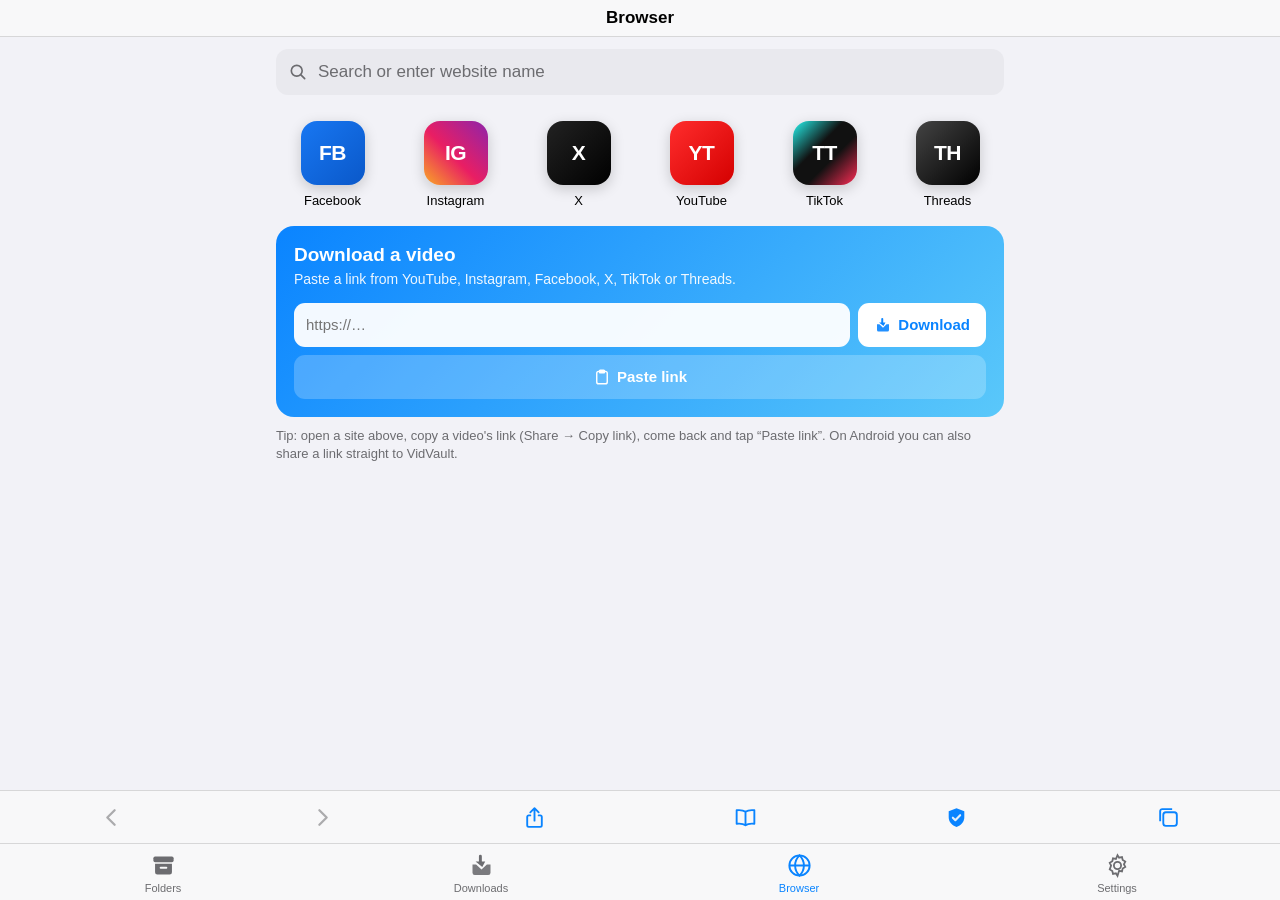
==== web/index.html @ 147f2674 "VidVault: video downloader for YouTube, Instagram, Facebook, X, TikTok and Threads Web app (PWA, Eng" ====
<!doctype html>
<html lang="en" dir="ltr">
<head>
<meta charset="utf-8">
<meta name="viewport" content="width=device-width, initial-scale=1, viewport-fit=cover, maximum-scale=1, user-scalable=no">
<title>VidVault</title>
<meta name="description" content="Save videos from YouTube, Instagram, Facebook, X, TikTok and Threads to watch offline.">
<meta name="theme-color" content="#000000">
<meta name="apple-mobile-web-app-capable" content="yes">
<meta name="mobile-web-app-capable" content="yes">
<meta name="apple-mobile-web-app-status-bar-style" content="black-translucent">
<meta name="apple-mobile-web-app-title" content="VidVault">
<link rel="manifest" href="manifest.webmanifest">
<link rel="icon" href="icons/icon-192.png">
<link rel="apple-touch-icon" href="icons/apple-touch-icon.png">
<link rel="stylesheet" href="app.css">
<script>
  // apply theme before first paint to avoid a white flash
  try {
    var s = JSON.parse(localStorage.getItem('vv.settings') || '{}');
    var dark = s.theme === 'dark' || (s.theme !== 'light' && matchMedia('(prefers-color-scheme: dark)').matches);
    document.documentElement.classList.toggle('dark', dark);
    document.documentElement.dataset.accent = s.accent || 'blue';
    if (s.lang === 'ar') { document.documentElement.lang = 'ar'; document.documentElement.dir = 'rtl'; }
  } catch (e) {}
</script>
</head>
<body>
<div id="app">
  <header class="topbar">
    <div class="tb-l" id="tbLeft"></div>
    <h1 id="title">VidVault</h1>
    <div class="tb-r" id="tbRight"></div>
  </header>
  <main id="main"></main>
  <nav class="toolbar hidden" id="toolbar"></nav>
  <nav class="tabbar" id="tabbar"></nav>
</div>
<div id="layer"></div>
<div class="toast" id="toast"></div>
<noscript>VidVault needs JavaScript.</noscript>
<script src="i18n.js"></script>
<script src="app.js"></script>
</body>
</html>
---- web/app.css ----
/* VidVault — shared styles for the web app and the Android app */
:root {
  --accent: #0a84ff;
  --accent-2: #5ac8fa;
  --bg: #f2f2f7;
  --card: #ffffff;
  --card-2: #e9e9ee;
  --text: #000000;
  --text-2: #6c6c70;
  --sep: rgba(60, 60, 67, .18);
  --danger: #ff3b30;
  --ok: #34c759;
  --bar: rgba(249, 249, 249, .92);
  --shadow: 0 10px 40px rgba(0, 0, 0, .18);
  --radius: 12px;
  --safe-top: env(safe-area-inset-top, 0px);
  --safe-bottom: env(safe-area-inset-bottom, 0px);
  --font: -apple-system, BlinkMacSystemFont, "SF Pro Text", "Segoe UI", Roboto, "Noto Sans Arabic", "Geeza Pro", Tahoma, sans-serif;
  color-scheme: light;
}
:root.dark {
  --bg: #000000;
  --card: #1c1c1e;
  --card-2: #2c2c2e;
  --text: #ffffff;
  --text-2: #8e8e93;
  --sep: rgba(84, 84, 88, .55);
  --danger: #ff453a;
  --ok: #30d158;
  --bar: rgba(22, 22, 24, .94);
  --shadow: 0 10px 40px rgba(0, 0, 0, .6);
  color-scheme: dark;
}
:root[data-accent="pink"] { --accent: #ff375f; --accent-2: #ff8fab; }
:root[data-accent="cyan"] { --accent: #32ade6; --accent-2: #7fd9ff; }
:root[data-accent="blue"] { --accent: #0a84ff; --accent-2: #5ac8fa; }
:root[data-accent="green"] { --accent: #30b158; --accent-2: #7be495; }
:root[data-accent="orange"] { --accent: #ff9500; --accent-2: #ffc46b; }
:root[data-accent="purple"] { --accent: #af52de; --accent-2: #d7a3f5; }

* { box-sizing: border-box; -webkit-tap-highlight-color: transparent; }
html, body { margin: 0; height: 100%; background: var(--bg); color: var(--text); font-family: var(--font); font-size: 16px; }
body { overscroll-behavior: none; -webkit-font-smoothing: antialiased; -webkit-user-select: none; user-select: none; }
input, textarea { -webkit-user-select: text; user-select: text; }
button { font: inherit; color: inherit; background: none; border: 0; padding: 0; cursor: pointer; }
a { color: var(--accent); text-decoration: none; }
svg { display: block; }
.hidden { display: none !important; }

/* ---------- layout ---------- */
#app { position: fixed; inset: 0; display: flex; flex-direction: column; }
.topbar {
  flex: none; padding: calc(var(--safe-top) + 8px) 16px 8px; display: grid; grid-template-columns: 80px 1fr 80px; align-items: center;
  background: var(--bar); backdrop-filter: blur(20px); -webkit-backdrop-filter: blur(20px); border-bottom: .5px solid var(--sep); z-index: 5;
}
.topbar h1 { margin: 0; font-size: 17px; font-weight: 600; text-align: center; white-space: nowrap; overflow: hidden; text-overflow: ellipsis; }
.topbar .tb-l { justify-self: start; } .topbar .tb-r { justify-self: end; }
.topbar button { color: var(--accent); font-size: 17px; min-height: 32px; }
main { flex: 1; overflow-y: auto; -webkit-overflow-scrolling: touch; position: relative; }
.tab { padding: 12px 16px 28px; max-width: 760px; margin: 0 auto; }
.tabbar {
  flex: none; display: grid; grid-template-columns: repeat(4, 1fr); padding: 6px 4px calc(var(--safe-bottom) + 4px);
  background: var(--bar); backdrop-filter: blur(20px); -webkit-backdrop-filter: blur(20px); border-top: .5px solid var(--sep);
}
.tabbar button { display: flex; flex-direction: column; align-items: center; gap: 3px; font-size: 11px; color: var(--text-2); padding: 2px 0; position: relative; }
.tabbar button svg { width: 27px; height: 27px; }
.tabbar button.on { color: var(--accent); }
.tabbar .badge { position: absolute; top: -2px; inset-inline-start: calc(50% + 6px); background: var(--danger); color: #fff; font-size: 11px; font-weight: 600; min-width: 18px; height: 18px; border-radius: 9px; padding: 0 5px; display: grid; place-items: center; }
.toolbar {
  flex: none; display: grid; grid-template-columns: repeat(6, 1fr); padding: 8px 6px; background: var(--bar); border-top: .5px solid var(--sep);
}
.toolbar button { display: grid; place-items: center; height: 36px; color: var(--accent); }
.toolbar button:disabled { color: var(--text-2); opacity: .55; }
.toolbar button svg { width: 25px; height: 25px; }
[dir="rtl"] .flip { transform: scaleX(-1); }

/* ---------- grouped lists (iOS settings look) ---------- */
.group-title { font-size: 13px; text-transform: uppercase; color: var(--text-2); margin: 22px 16px 7px; letter-spacing: .02em; }
.group { background: var(--card); border-radius: var(--radius); overflow: hidden; }
.group + .note, .note { font-size: 13px; color: var(--text-2); margin: 7px 16px 0; line-height: 1.35; }
.row {
  display: flex; align-items: center; gap: 12px; min-height: 46px; padding: 8px 16px; width: 100%; text-align: start; position: relative; font-size: 16px;
}
.row + .row::before, .row + .rowwrap::before, .rowwrap + .row::before { content: ""; position: absolute; top: 0; inset-inline-start: 52px; inset-inline-end: 0; border-top: .5px solid var(--sep); }
.row.noicon + .row.noicon::before { inset-inline-start: 16px; }
.row .ic { width: 22px; height: 22px; flex: none; color: var(--accent); display: grid; place-items: center; }
.row .ic svg { width: 22px; height: 22px; }
.row .lbl { flex: 1; min-width: 0; }
.row .lbl small { display: block; color: var(--text-2); font-size: 13px; margin-top: 2px; overflow-wrap: anywhere; }
.row .val { color: var(--text-2); font-size: 16px; white-space: nowrap; max-width: 46%; overflow: hidden; text-overflow: ellipsis; }
.row .chev { color: var(--text-2); opacity: .6; width: 14px; height: 14px; flex: none; }
[dir="rtl"] .row .chev { transform: scaleX(-1); }
.row.link .lbl { color: var(--accent); }
.row.warn .lbl { color: var(--danger); }
.row.warn .ic, .row.danger .lbl { color: var(--danger); }
button.row:active, .row.tap:active { background: var(--card-2); }

/* switch */
.switch { position: relative; width: 51px; height: 31px; flex: none; }
.switch input { position: absolute; opacity: 0; inset: 0; margin: 0; cursor: pointer; z-index: 1; }
.switch span { position: absolute; inset: 0; border-radius: 16px; background: var(--card-2); transition: background .2s; }
:root.dark .switch span { background: #39393d; }
.switch span::after { content: ""; position: absolute; top: 2px; inset-inline-start: 2px; width: 27px; height: 27px; border-radius: 50%; background: #fff; box-shadow: 0 2px 6px rgba(0,0,0,.25); transition: transform .2s; }
:root .switch input:checked + span { background: var(--ok); }
.switch input:checked + span::after { transform: translateX(20px); }
[dir="rtl"] .switch input:checked + span::after { transform: translateX(-20px); }
.switch input:disabled + span { opacity: .45; }

/* segmented */
.seg { display: inline-flex; background: var(--card-2); border-radius: 9px; padding: 2px; flex: none; }
:root.dark .seg { background: #2c2c2e; }
.seg button { padding: 5px 13px; font-size: 13px; border-radius: 7px; color: var(--text); white-space: nowrap; }
.seg button.on { background: var(--card); box-shadow: 0 2px 6px rgba(0,0,0,.18); font-weight: 600; }
:root.dark .seg button.on { background: #636366; }

/* colour dots */
.dots { display: flex; gap: 10px; }
.dot { width: 26px; height: 26px; border-radius: 50%; position: relative; }
.dot.on::after { content: ""; position: absolute; inset: -4px; border-radius: 50%; border: 2.5px solid var(--text-2); }

/* ---------- brand header ---------- */
.brand { display: flex; align-items: center; gap: 14px; padding: 18px 6px 10px; }
.logo-word { font-size: 52px; font-weight: 900; letter-spacing: -2px; line-height: 1; background: linear-gradient(120deg, #ff3b5c 0%, #ff3b5c 38%, var(--accent) 62%, #2f6bff 100%); -webkit-background-clip: text; background-clip: text; color: transparent; }
.brand small { display: block; color: var(--text-2); font-size: 13px; }

/* ---------- browser tab ---------- */
.searchbar { display: flex; align-items: center; gap: 8px; background: var(--card-2); border-radius: 12px; padding: 0 12px; height: 46px; }
:root.dark .searchbar { background: #2c2c2e; }
.searchbar svg { width: 20px; height: 20px; color: var(--text-2); flex: none; }
.searchbar input { flex: 1; min-width: 0; height: 100%; background: none; border: 0; outline: none; font: inherit; font-size: 17px; color: var(--text); }
.searchbar input::placeholder { color: var(--text-2); }
.searchbar button { color: var(--accent); font-size: 15px; font-weight: 600; }
.tiles { display: grid; grid-template-columns: repeat(4, 1fr); gap: 18px 10px; margin: 26px 0 8px; }
.tile { display: flex; flex-direction: column; align-items: center; gap: 8px; font-size: 13px; color: var(--text); }
.tile .tl { width: 64px; height: 64px; border-radius: 16px; display: grid; place-items: center; color: #fff; font-weight: 800; font-size: 21px; letter-spacing: -.5px; box-shadow: 0 4px 14px rgba(0,0,0,.18); }
.tile:active .tl { transform: scale(.94); }
.pastecard { margin-top: 18px; background: linear-gradient(135deg, var(--accent), var(--accent-2)); border-radius: 18px; padding: 18px; color: #fff; }
.pastecard h3 { margin: 0 0 4px; font-size: 19px; }
.pastecard p { margin: 0 0 14px; font-size: 14px; opacity: .92; line-height: 1.35; }
.pastecard .pc-row { display: flex; gap: 8px; }
.pastecard input { flex: 1; min-width: 0; height: 44px; border-radius: 11px; border: 0; padding: 0 12px; font: inherit; font-size: 15px; background: rgba(255,255,255,.95); color: #000; outline: none; }
.btn { height: 44px; padding: 0 16px; border-radius: 11px; font-weight: 600; font-size: 15px; display: inline-flex; align-items: center; justify-content: center; gap: 6px; white-space: nowrap; }
.btn.white { background: #fff; color: var(--accent); }
.btn.glass { background: rgba(255,255,255,.22); color: #fff; }
.btn.accent { background: var(--accent); color: #fff; }
.btn.ghost { background: var(--card-2); color: var(--accent); }
.btn.block { width: 100%; }
.btn:disabled { opacity: .5; }
.btn svg { width: 18px; height: 18px; }
.hint { font-size: 13px; color: var(--text-2); margin-top: 10px; line-height: 1.4; }

/* ---------- media lists ---------- */
.folders { display: grid; grid-template-columns: repeat(auto-fill, minmax(150px, 1fr)); gap: 12px; }
.folder { background: var(--card); border-radius: 14px; padding: 14px; text-align: start; display: flex; flex-direction: column; gap: 10px; position: relative; min-height: 104px; }
.folder .fi { width: 38px; height: 38px; border-radius: 10px; display: grid; place-items: center; color: #fff; font-weight: 800; font-size: 14px; }
.folder .fi svg { width: 22px; height: 22px; }
.folder b { font-size: 15px; font-weight: 600; overflow: hidden; text-overflow: ellipsis; white-space: nowrap; }
.folder small { color: var(--text-2); font-size: 13px; }
.folder.sel { outline: 2.5px solid var(--accent); }
.folder:active { transform: scale(.98); }
.items { display: flex; flex-direction: column; gap: 10px; }
.item { display: flex; gap: 12px; align-items: center; background: var(--card); border-radius: 14px; padding: 8px; position: relative; text-align: start; width: 100%; }
.thumb { width: 112px; height: 63px; border-radius: 9px; background: var(--card-2) center/cover no-repeat; flex: none; position: relative; overflow: hidden; display: grid; place-items: center; color: var(--text-2); }
.thumb svg { width: 26px; height: 26px; }
.thumb .dur { position: absolute; bottom: 4px; inset-inline-end: 4px; background: rgba(0,0,0,.75); color: #fff; font-size: 11px; font-weight: 600; padding: 1px 5px; border-radius: 4px; }
.thumb .pf { position: absolute; top: 4px; inset-inline-start: 4px; color: #fff; font-size: 9px; font-weight: 800; padding: 2px 4px; border-radius: 4px; }
.item .meta { flex: 1; min-width: 0; }
.item .meta b { display: -webkit-box; -webkit-line-clamp: 2; -webkit-box-orient: vertical; overflow: hidden; font-size: 15px; font-weight: 600; line-height: 1.25; overflow-wrap: anywhere; }
.item .meta small { display: block; color: var(--text-2); font-size: 12.5px; margin-top: 4px; white-space: nowrap; overflow: hidden; text-overflow: ellipsis; }
.item .more { width: 36px; height: 36px; display: grid; place-items: center; color: var(--text-2); flex: none; }
.item .more svg { width: 22px; height: 22px; }
.item .check { width: 24px; height: 24px; border-radius: 50%; border: 2px solid var(--text-2); flex: none; display: grid; place-items: center; }
.item.sel .check { background: var(--accent); border-color: var(--accent); color: #fff; }
.item .check svg { width: 14px; height: 14px; }
.prog { height: 5px; background: var(--card-2); border-radius: 3px; overflow: hidden; margin-top: 8px; }
.prog i { display: block; height: 100%; width: 0; background: var(--accent); border-radius: 3px; transition: width .3s; }
.prog.indet i { width: 35% !important; animation: indet 1.2s infinite ease-in-out; }
@keyframes indet { 0% { transform: translateX(-100%); } 100% { transform: translateX(300%); } }
[dir="rtl"] .prog.indet i { animation-name: indet-r; }
@keyframes indet-r { 0% { transform: translateX(100%); } 100% { transform: translateX(-300%); } }
.status-err { color: var(--danger) !important; white-space: normal !important; }
.empty { text-align: center; color: var(--text-2); padding: 56px 20px; }
.empty svg { width: 56px; height: 56px; margin: 0 auto 14px; opacity: .5; }
.empty b { display: block; color: var(--text); font-size: 18px; margin-bottom: 6px; }
.chips { display: flex; gap: 8px; overflow-x: auto; padding: 2px 0 12px; scrollbar-width: none; }
.chips::-webkit-scrollbar { display: none; }
.chip { padding: 7px 14px; border-radius: 18px; background: var(--card); font-size: 14px; white-space: nowrap; }
.chip.on { background: var(--accent); color: #fff; }
.backlink { color: var(--accent); font-size: 16px; display: inline-flex; align-items: center; gap: 2px; margin-bottom: 10px; }
.backlink svg { width: 20px; height: 20px; }
.section-h { display: flex; align-items: baseline; justify-content: space-between; margin: 18px 4px 10px; }
.section-h h2 { margin: 0; font-size: 22px; font-weight: 700; }
.section-h button { color: var(--accent); font-size: 15px; }
.stats { display: flex; gap: 10px; margin-bottom: 4px; }
.stat { flex: 1; background: var(--card); border-radius: 14px; padding: 12px 14px; }
.stat b { display: block; font-size: 20px; }
.stat small { color: var(--text-2); font-size: 12px; }

/* ---------- sheets & dialogs ---------- */
.scrim { position: fixed; inset: 0; background: rgba(0,0,0,.45); z-index: 40; opacity: 0; transition: opacity .25s; }
.scrim.show { opacity: 1; }
.sheet {
  position: fixed; inset-inline: 0; bottom: 0; z-index: 41; background: var(--bg); border-radius: 16px 16px 0 0; max-height: 88vh; display: flex; flex-direction: column;
  transform: translateY(105%); transition: transform .3s cubic-bezier(.2,.8,.2,1); box-shadow: var(--shadow); max-width: 640px; margin: 0 auto;
}
.sheet.show { transform: none; }
.sheet .grab { width: 38px; height: 5px; border-radius: 3px; background: var(--text-2); opacity: .4; margin: 8px auto 2px; flex: none; }
.sheet .sh-head { display: flex; align-items: center; padding: 6px 16px 10px; gap: 10px; flex: none; }
.sheet .sh-head h3 { margin: 0; font-size: 18px; flex: 1; }
.sheet .sh-head button { color: var(--accent); font-size: 16px; font-weight: 600; }
.sheet .sh-body { overflow-y: auto; padding: 0 16px calc(var(--safe-bottom) + 18px); }
.vinfo { display: flex; gap: 12px; align-items: flex-start; background: var(--card); border-radius: 14px; padding: 10px; }
.vinfo .thumb { width: 128px; height: 72px; }
.vinfo b { font-size: 15px; line-height: 1.25; display: -webkit-box; -webkit-line-clamp: 3; -webkit-box-orient: vertical; overflow: hidden; overflow-wrap: anywhere; }
.vinfo small { display: block; color: var(--text-2); font-size: 13px; margin-top: 4px; }
.q { display: flex; align-items: center; gap: 12px; padding: 10px 14px; width: 100%; text-align: start; position: relative; min-height: 56px; }
.q + .q::before { content: ""; position: absolute; top: 0; inset-inline-start: 62px; inset-inline-end: 0; border-top: .5px solid var(--sep); }
.q .qb { width: 36px; height: 36px; border-radius: 9px; background: var(--card-2); display: grid; place-items: center; font-size: 10.5px; font-weight: 800; color: var(--accent); flex: none; text-align: center; line-height: 1.05; }
.q .qb.hd { background: var(--accent); color: #fff; }
.q .qb svg { width: 20px; height: 20px; }
.q .lbl { flex: 1; min-width: 0; }
.q .lbl b { font-size: 16px; font-weight: 600; }
.q .lbl small { display: block; color: var(--text-2); font-size: 13px; margin-top: 2px; }
.q .dl { color: var(--accent); width: 28px; height: 28px; flex: none; }
.q:active { background: var(--card-2); }
.spinner { width: 30px; height: 30px; border-radius: 50%; border: 3px solid var(--card-2); border-top-color: var(--accent); animation: spin .8s linear infinite; margin: 30px auto 12px; }
@keyframes spin { to { transform: rotate(360deg); } }
.centered { text-align: center; color: var(--text-2); padding: 8px 10px 26px; overflow-wrap: anywhere; }
.errbox { background: var(--card); border-radius: 14px; padding: 16px; color: var(--text); line-height: 1.45; font-size: 14px; overflow-wrap: anywhere; }
.errbox b { color: var(--danger); display: block; margin-bottom: 4px; font-size: 16px; }
.errbox code { font-size: 12px; color: var(--text-2); display: block; margin-top: 8px; max-height: 120px; overflow: auto; white-space: pre-wrap; }

.dialog { position: fixed; z-index: 60; inset: 0; display: grid; place-items: center; padding: 24px; }
.dialog .box { background: var(--card); border-radius: 16px; width: min(330px, 100%); overflow: hidden; box-shadow: var(--shadow); text-align: center; animation: pop .18s ease-out; }
@keyframes pop { from { transform: scale(1.08); opacity: 0; } }
.dialog .box h4 { margin: 18px 16px 4px; font-size: 17px; }
.dialog .box p { margin: 0 16px 12px; font-size: 13.5px; color: var(--text-2); line-height: 1.4; overflow-wrap: anywhere; }
.dialog .box input { width: calc(100% - 32px); margin: 4px 16px 14px; height: 38px; border-radius: 9px; border: .5px solid var(--sep); background: var(--bg); color: var(--text); padding: 0 10px; font: inherit; font-size: 15px; outline: none; text-align: start; }
.dialog .acts { display: flex; border-top: .5px solid var(--sep); }
.dialog .acts button { flex: 1; height: 46px; color: var(--accent); font-size: 17px; }
.dialog .acts button + button { border-inline-start: .5px solid var(--sep); font-weight: 600; }
.dialog .acts button.red { color: var(--danger); }

.actionsheet { position: fixed; z-index: 61; inset-inline: 8px; bottom: calc(var(--safe-bottom) + 8px); max-width: 520px; margin: 0 auto; animation: up .22s ease-out; }
@keyframes up { from { transform: translateY(40px); opacity: 0; } }
.actionsheet .as-group { background: var(--card); border-radius: 14px; overflow: hidden; max-height: 70vh; overflow-y: auto; }
.actionsheet .as-title { font-size: 13px; color: var(--text-2); padding: 13px 16px; text-align: center; border-bottom: .5px solid var(--sep); overflow-wrap: anywhere; }
.actionsheet button { width: 100%; min-height: 56px; font-size: 18px; color: var(--accent); display: flex; align-items: center; justify-content: center; gap: 8px; padding: 0 16px; }
.actionsheet .as-group button + button { border-top: .5px solid var(--sep); }
.actionsheet button.red { color: var(--danger); }
.actionsheet button.cur { font-weight: 700; }
.actionsheet .cancel { margin-top: 8px; background: var(--card); border-radius: 14px; font-weight: 600; }

.toast { position: fixed; z-index: 70; left: 50%; bottom: calc(var(--safe-bottom) + 96px); transform: translate(-50%, 20px); background: rgba(40,40,44,.95); color: #fff; padding: 11px 18px; border-radius: 22px; font-size: 14.5px; opacity: 0; transition: .25s; pointer-events: none; max-width: 88vw; text-align: center; }
.toast.show { opacity: 1; transform: translate(-50%, 0); }

/* ---------- player ---------- */
.player { position: fixed; inset: 0; z-index: 50; background: #000; display: flex; flex-direction: column; color: #fff; }
.player .pl-top { display: flex; align-items: center; gap: 10px; padding: calc(var(--safe-top) + 8px) 12px 8px; }
.player .pl-top b { flex: 1; font-size: 15px; font-weight: 600; white-space: nowrap; overflow: hidden; text-overflow: ellipsis; }
.player .pl-top button, .player .pl-bot button { color: #fff; height: 40px; min-width: 40px; display: grid; place-items: center; font-size: 15px; font-weight: 600; border-radius: 20px; }
.player .pl-top svg, .player .pl-bot svg { width: 24px; height: 24px; }
.player video { flex: 1; width: 100%; min-height: 0; background: #000; }
.player .pl-bot { display: flex; justify-content: space-around; padding: 8px 8px calc(var(--safe-bottom) + 10px); }
.player .pl-bot button.on { color: var(--accent); }

/* ---------- lock screen ---------- */
.lock { position: fixed; inset: 0; z-index: 100; background: var(--bg); display: flex; flex-direction: column; align-items: center; justify-content: center; gap: 22px; padding: 20px; }
.lock h2 { margin: 0; font-size: 20px; font-weight: 600; }
.lock .pins { display: flex; gap: 18px; }
.lock .pins i { width: 14px; height: 14px; border-radius: 50%; border: 1.5px solid var(--text); }
.lock .pins i.f { background: var(--text); }
.lock .pins.shake { animation: shake .35s; }
@keyframes shake { 25% { transform: translateX(-10px); } 75% { transform: translateX(10px); } }
.lock .pad { display: grid; grid-template-columns: repeat(3, 76px); gap: 16px 24px; direction: ltr; }
.lock .pad button { width: 76px; height: 76px; border-radius: 50%; background: var(--card-2); font-size: 30px; font-weight: 400; }
:root.dark .lock .pad button { background: #333336; }
.lock .pad button.t { background: none; font-size: 16px; color: var(--accent); }
.lock .pad button:active { background: var(--text-2); }
.lock .sub { color: var(--text-2); font-size: 14px; min-height: 18px; }

@media (min-width: 700px) {
  .tiles { grid-template-columns: repeat(6, 1fr); }
  .thumb { width: 150px; height: 84px; }
}
@media print {
  .tabbar, .toolbar, .topbar button { display: none; }
  #app { position: static; }
  main { overflow: visible; }
}
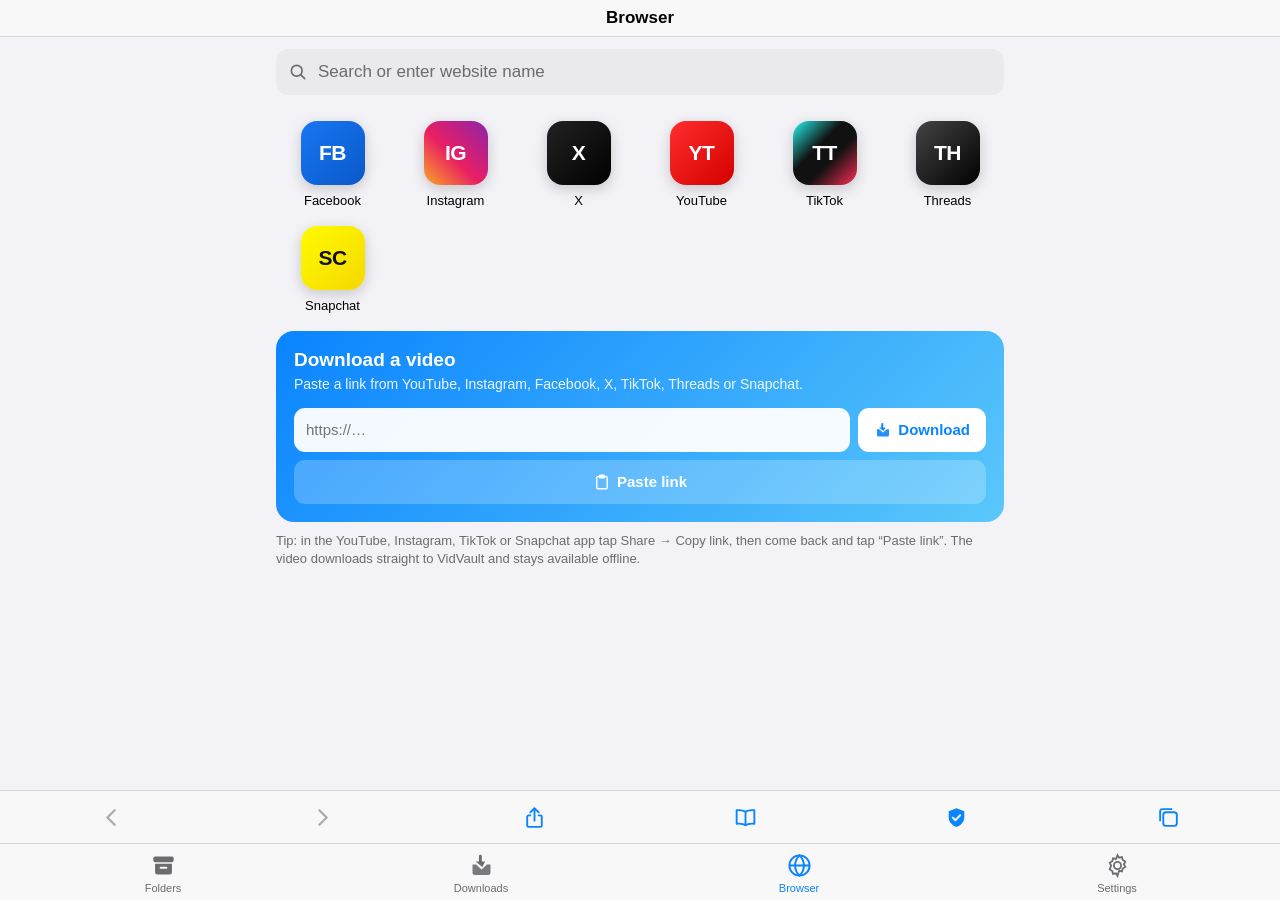
==== commit dbac8c5d: "Add Snapchat to the platforms Co-Authored-By: Claude Opus 5.5 <noreply@anthropic.com> Claude-Session" ====
--- a/web/index.html
+++ b/web/index.html
@@ -4,7 +4,7 @@
 <meta charset="utf-8">
 <meta name="viewport" content="width=device-width, initial-scale=1, viewport-fit=cover, maximum-scale=1, user-scalable=no">
 <title>VidVault</title>
-<meta name="description" content="Save videos from YouTube, Instagram, Facebook, X, TikTok and Threads to watch offline.">
+<meta name="description" content="Save videos from YouTube, Instagram, Facebook, X, TikTok, Threads and Snapchat to watch offline.">
 <meta name="theme-color" content="#000000">
 <meta name="apple-mobile-web-app-capable" content="yes">
 <meta name="mobile-web-app-capable" content="yes">
